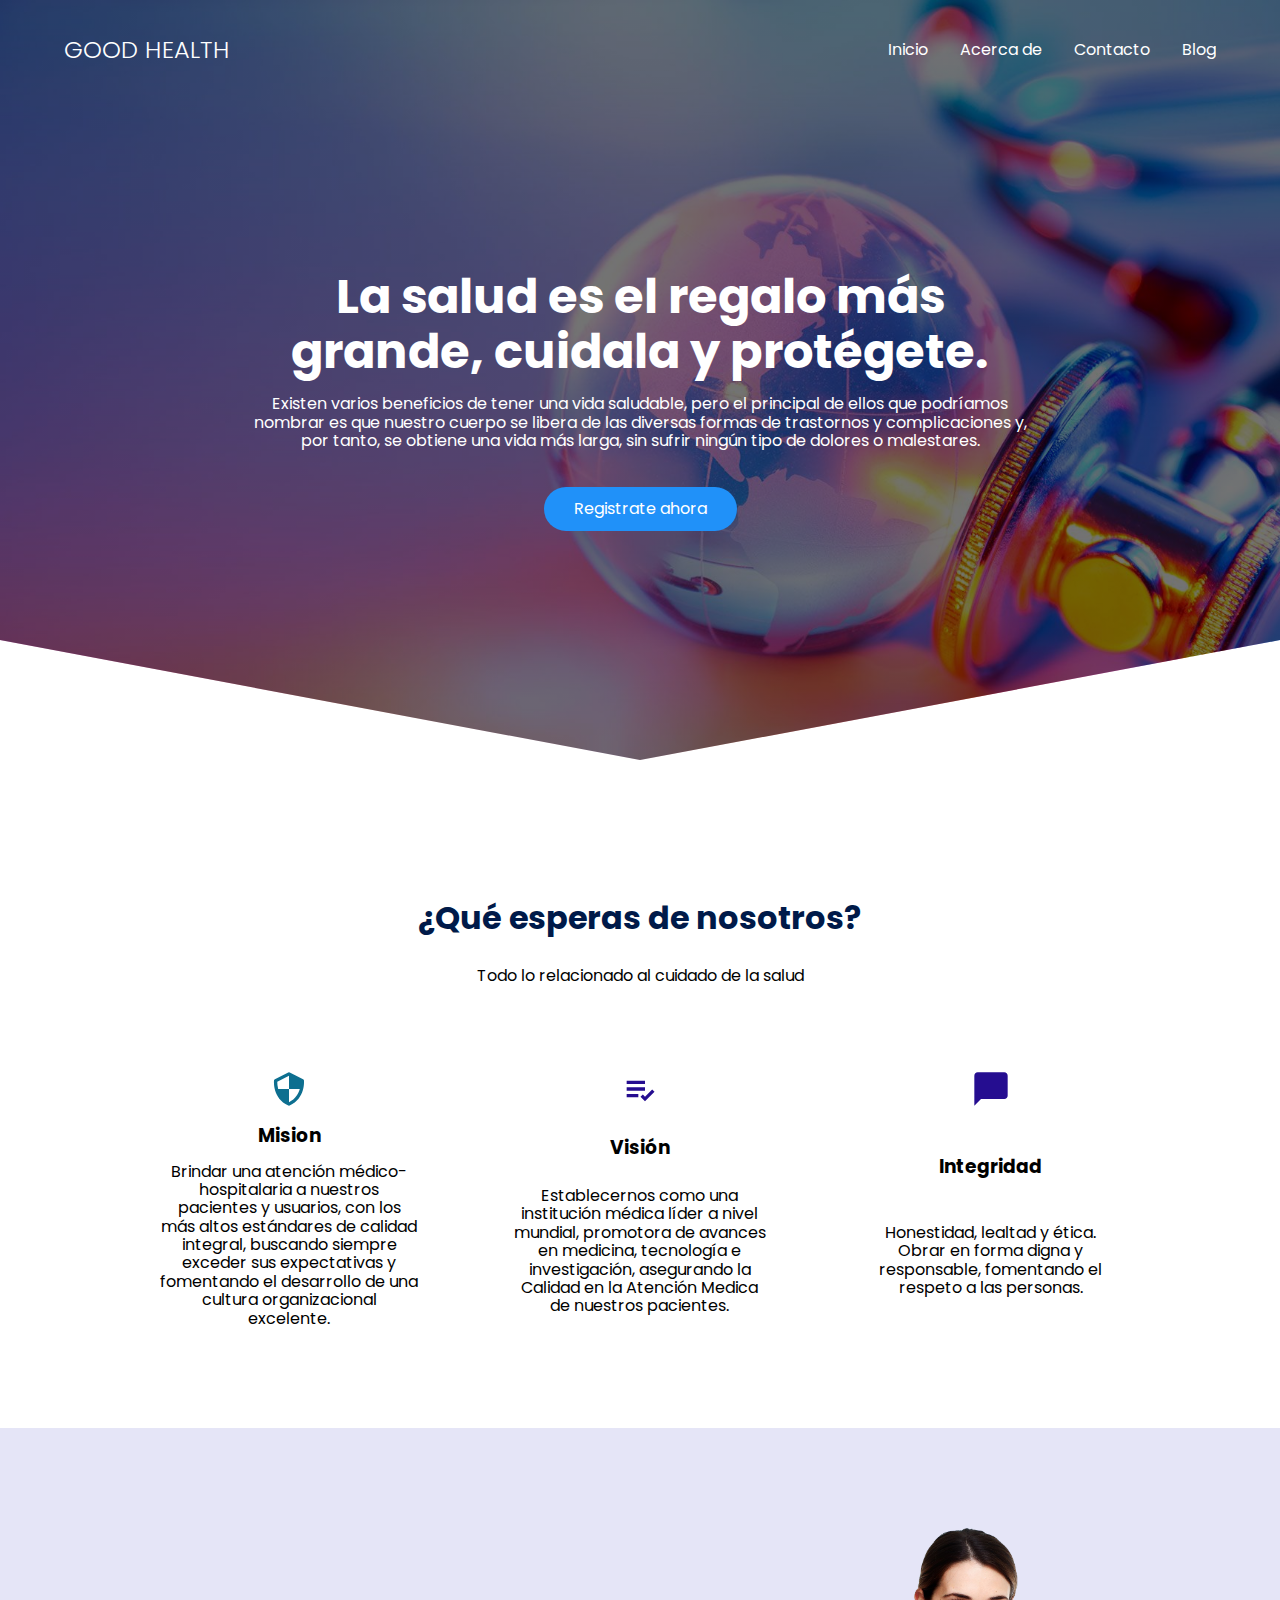
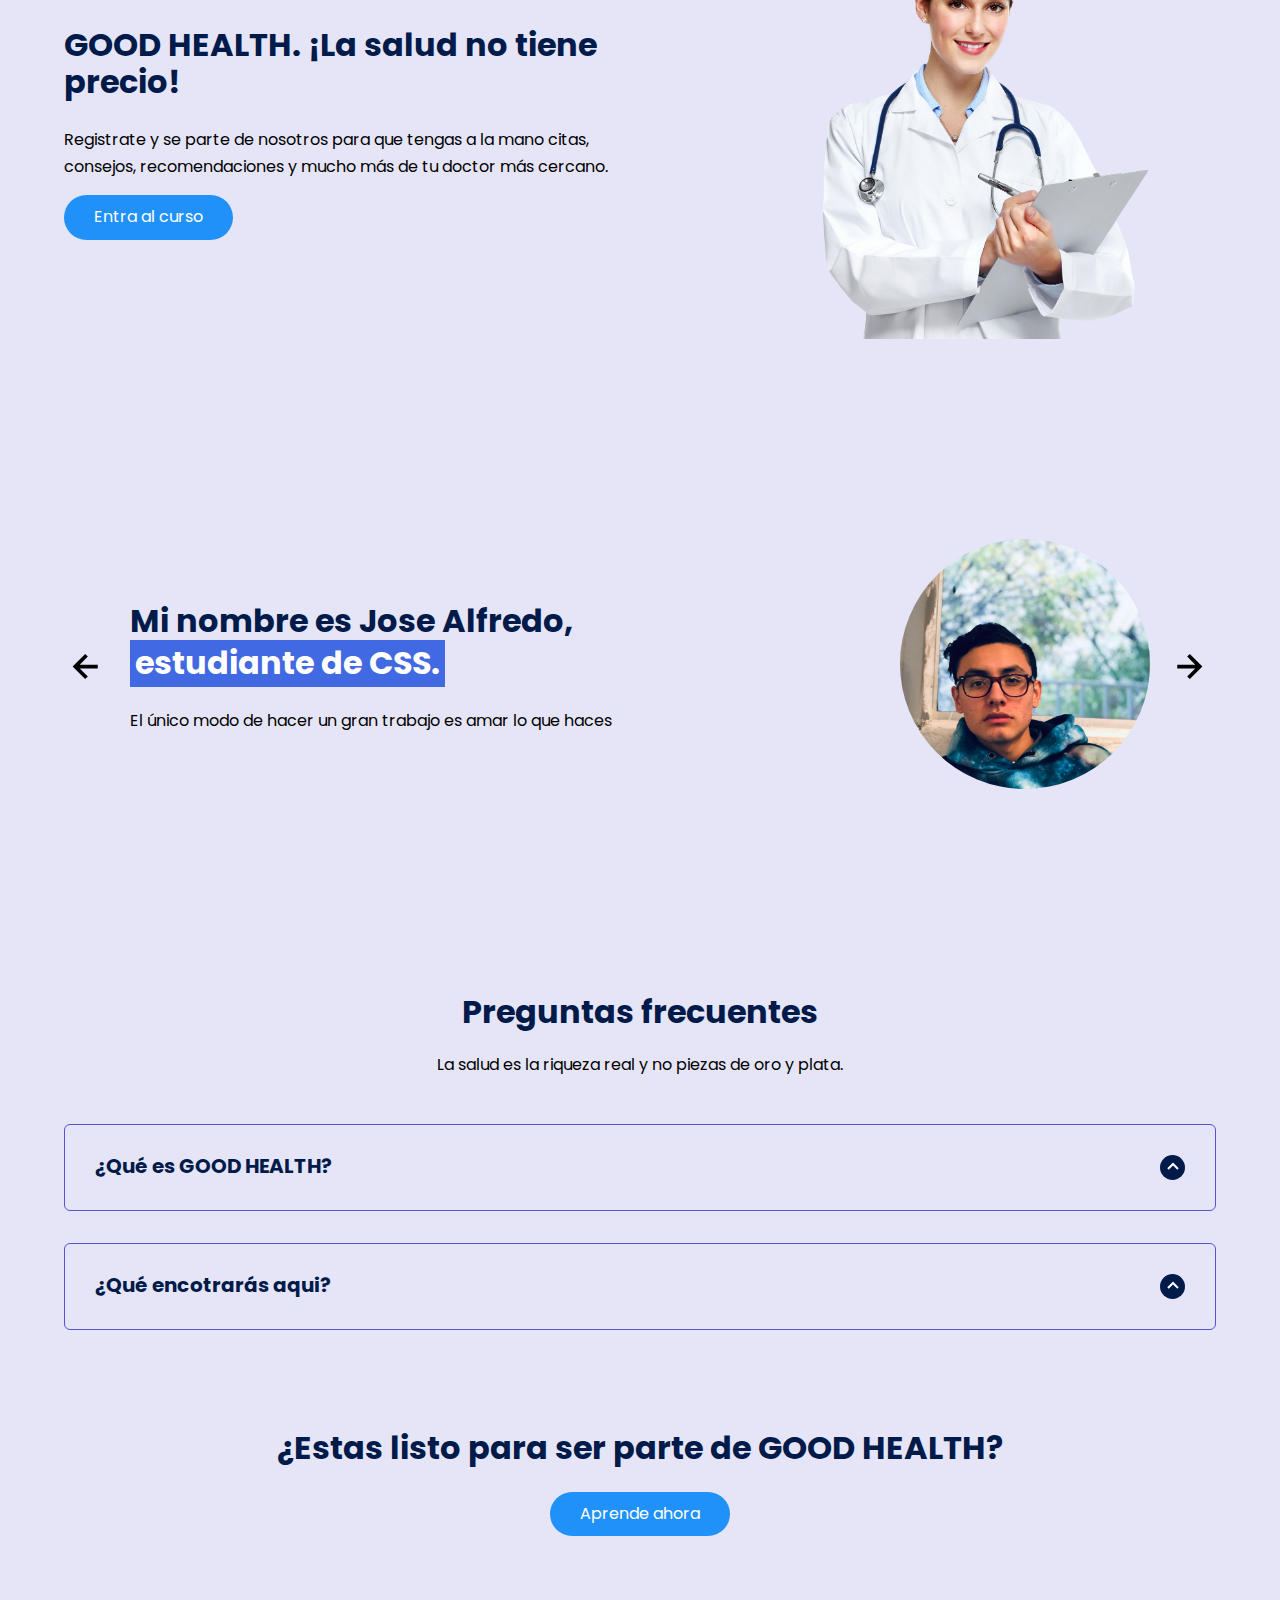
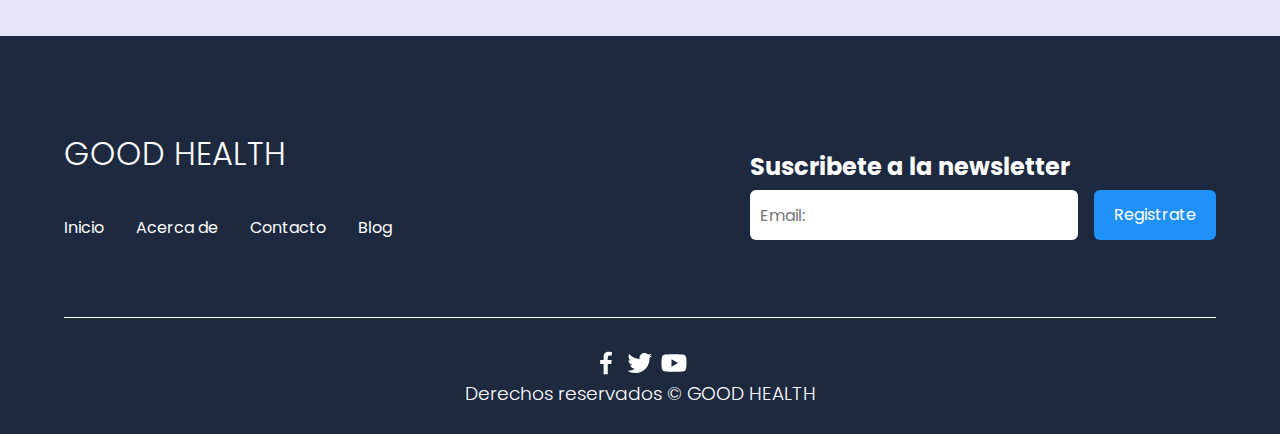
==== index.html @ d721c354 "Subir website" ====
<!DOCTYPE html>
<html lang="es">

<head>
    <meta charset="UTF-8">
    <meta http-equiv="X-UA-Compatible" content="IE=edge">
    <meta name="viewport" content="width=device-width, initial-scale=1.0">
    <title>INICIO</title>
    <link rel="shortcut icon" href="./images/cruz2.svg" type="image/x-icon">
    <link rel="stylesheet" href="./css/normalize.css">
    <link rel="stylesheet" href="./css/estilos.css">

    <meta name="theme-color" content="#2091F9">

    <meta name="title" content="Aprende CSS desde cero">
    <meta name="description"
        content="Hola, soy una descripción que verás cuando busques algo de mi temática en Google.">


    <meta property="og:type" content="website">
    <meta property="og:url" content="https://Angel02J.github.io">
    <meta property="og:title" content="Aprende CSS desde cero">
    <meta property="og:description"
        content="Hola, soy una descripción que verás cuando busques algo de mi temática en Google.">
    <meta property="og:image" content="https://Angel02J.github.io/images/GoodHealthlogo.jpg">

    <meta property="twitter:card" content="summary_large_image">
    <meta property="twitter:url" content="https://www.jordanalex.com/">
    <meta property="twitter:title" content="Aprende CSS desde cero">
    <meta property="twitter:description"
        content="Hola, soy una descripción que verás cuando busques algo de mi temática en Google.">
    <meta property="twitter:image" content="https://Angel02J.github.io/images/GoodHealthlogo.jpg">
</head>

<body>

    <header class="hero">
        <nav class="nav container">
            <div class="nav__logo">
                <h2 class="nav__title">GOOD HEALTH</h2>
            </div>

            <ul class="nav__link nav__link--menu">
                <li class="nav__items">
                    <a href="#" class="nav__links">Inicio</a>
                </li>
                <li class="nav__items">
                    <a href="#" class="nav__links">Acerca de</a>
                </li>
                <li class="nav__items">
                    <a href="#" class="nav__links">Contacto</a>
                </li>
                <li class="nav__items">
                    <a href="#" class="nav__links">Blog</a>
                </li>

                <img src="./images/close.svg" class="nav__close">
            </ul>

            <div class="nav__menu">
                <img src="./images/menu.svg" class="nav__img">
            </div>
        </nav>

        <section class="hero__container container">
            <h1 class="hero__title">La salud es el regalo más grande, cuidala y protégete.</h1>
            <p class="hero__paragraph">Existen varios beneficios de tener una vida saludable, pero el principal de ellos
                que podríamos nombrar es que nuestro cuerpo se libera de las diversas formas de trastornos y
                complicaciones y, por tanto, se obtiene una vida más larga, sin sufrir ningún tipo de dolores o
                malestares.</p>
            <a href="#" class="cta">Registrate ahora</a>
        </section>
    </header>

    <main>
        <section class="container about">
            <h2 class="subtitle">¿Qué esperas de nosotros?</h2>
            <p class="about__paragraph">Todo lo relacionado al cuidado de la salud</p>

            <div class="about__main">
                <article class="about__icons">
                    <img src="./images/mision.svg" class="about__icon">
                    <h3 class="about__title">Mision</h3>
                    <p class="about__paragrah">Brindar una atención médico-hospitalaria a nuestros pacientes y usuarios,
                        con los más altos estándares de calidad integral, buscando siempre exceder sus expectativas y
                        fomentando el desarrollo de una cultura organizacional excelente.</p>
                </article>

                <article class="about__icons">
                    <img src="./images/vision.svg" class="about__icon">
                    <h3 class="about__title">Visión</h3>
                    <p class="about__paragrah">Establecernos como una institución médica líder a nivel mundial,
                        promotora
                        de avances en medicina, tecnología e investigación, asegurando la Calidad en la Atención Medica
                        de nuestros pacientes.</p>
                </article>

                <article class="about__icons">
                    <img src="./images/integridad.svg" class="about__icon">
                    <h3 class="about__title">Integridad</h3>
                    <p class="about__paragrah">Honestidad, lealtad y ética. Obrar en forma digna y responsable,
                        fomentando el respeto a las personas.</p>
                </article>
            </div>
        </section>

        <section class="knowledge">
            <div class="knowledge__container container">
                <div class="knowledege__texts">
                    <h2 class="subtitle">GOOD HEALTH. ¡La salud no tiene precio!</h2>
                    <p class="knowledge__paragraph">Registrate y se parte de nosotros para que tengas a la mano citas,
                        consejos, recomendaciones y mucho más de tu doctor más cercano.</p>
                    <a href="#" class="cta">Entra al curso</a>
                </div>

                <figure class="knowledge__picture">
                    <img src="./images/doctor.png" class="knowledge__img" align="right">
                </figure>
            </div>

            <section class="testimony">
                <div class="testimony__container container">
                    <img src="./images/leftarrow.svg" class="testimony__arrow" id="before">

                    <section class="testimony__body testimony__body--show" data-id="1">
                        <div class="testimony__texts">
                            <h2 class="subtitle">Mi nombre es Jose Alfredo, <span class="testimony__course">estudiante
                                    de CSS.</span></h2>
                            <p class="testimony__review">El único modo de hacer un gran trabajo es amar lo que haces
                            </p>
                        </div>

                        <figure class="testimony__picture">
                            <img src="./images/Jose Alfredo.jpg" class="testimony__img">
                        </figure>
                    </section>

                    <section class="testimony__body" data-id="2">
                        <div class="testimony__texts">
                            <h2 class="subtitle">Mi nombre es Jose Angel, <span class="testimony__course">estudiante de
                                    la
                                    UTSC.</span></h2>
                            <p class="testimony__review">Esta bien celebrar el exito, pero es más importante prestar
                                atención a las lecciones del fracaso</p>
                        </div>

                        <figure class="testimony__picture">
                            <img src="./images/Angel Esparza.jpg" class="testimony__img">
                        </figure>
                    </section>

                    <section class="testimony__body" data-id="3">
                        <div class="testimony__texts">
                            <h2 class="subtitle">Mi nombre es Ernesto Jair, <span class="testimony__course">estudiante
                                    de la
                                    UTSC.</span></h2>
                            <p class="testimony__review">Los sueños no se hacen realidad por arte de magia, se necesita
                                sudor, determinación y trabajo duro.</p>
                        </div>

                        <figure class="testimony__picture">
                            <img src="./images/Ernesto Jair.jpg" class="testimony__img">
                        </figure>
                    </section>

                    <section class="testimony__body" data-id="4">
                        <div class="testimony__texts">
                            <h2 class="subtitle">Mi nombre es Miguel Angel, <span class="testimony__course">estudiante
                                    de la
                                    UTSC.</span></h2>
                            <p class="testimony__review">Si lo puedes imaginar,se puedes programar</p>
                        </div>

                        <figure class="testimony__picture">
                            <img src="./images/Migul Angel.jpg" class="testimony__img">
                        </figure>
                    </section>


                    <img src="./images/rightarrow.svg" class="testimony__arrow" id="next">
                </div>
            </section>

            <section class="questions container">
                <h2 class="subtitle">Preguntas frecuentes</h2>
                <p class="questions__paragraph">La salud es la riqueza real y no piezas de oro y plata.</p>

                <section class="questions__container">
                    <article class="questions__padding">
                        <div class="questions__answer">
                            <h3 class="questions__title">¿Qué es GOOD HEALTH?
                                <span class="questions__arrow">
                                    <img src="./images/arrow.svg" class="questions__img">
                                </span>
                            </h3>

                            <p class="questions__show">Somos una institución de Alta Especialidad Médica de Tercer
                                Nivel.
                                Nos sentimos orgullosos de ofrecer la Mejor Tecnología a Nivel Mundial.
                                Conscientes de la problemática existente y preocupados por preservar la salud de
                                nuestros pacientes, hemos implementado importantes medidas de prevención</p>
                        </div>
                    </article>

                    <article class="questions__padding">
                        <div class="questions__answer">
                            <h3 class="questions__title">¿Qué encotrarás aqui?
                                <span class="questions__arrow">
                                    <img src="./images/arrow.svg" class="questions__img">
                                </span>
                            </h3>

                            <p class="questions__show">Encontrarás especialidades como Cardiología, Hemodiálisis,
                                Radiología, Maternidad y muchas más.
                            </p>
                        </div>
                    </article>
                </section>

                <section class="questions__offer">
                    <h2 class="subtitle">¿Estas listo para ser parte de GOOD HEALTH?</h2>
                    <a href="#" class="cta">Aprende ahora</a>
                </section>
            </section>
    </main>

    <footer class="footer">
        <section class="footer__container container">
            <nav class="nav nav--footer">
                <h2 class="footer__title">GOOD HEALTH</h2>

                <ul class="nav__link nav__link--footer">
                    <li class="nav__items">
                        <a href="#" class="nav__links">Inicio</a>
                    </li>
                    <li class="nav__items">
                        <a href="#" class="nav__links">Acerca de</a>
                    </li>
                    <li class="nav__items">
                        <a href="#" class="nav__links">Contacto</a>
                    </li>
                    <li class="nav__items">
                        <a href="#" class="nav__links">Blog</a>
                    </li>
                </ul>
            </nav>

            <form class="footer__form" action="https://formspree.io/f/mknkkrkj" method="POST">
                <h2 class="footer__newsletter">Suscribete a la newsletter</h2>
                <div class="footer__inputs">
                    <input type="email" placeholder="Email:" class="footer__input" name="_replyto">
                    <input type="submit" value="Registrate" class="footer__submit">
                </div>
            </form>
        </section>

        <section class="footer__copy container">
            <div class="footer__social">
                <a href="#" class="footer__icons"><img src="./images/facebook.svg" class="footer__img"></a>
                <a href="#" class="footer__icons"><img src="./images/twitter.svg" class="footer__img"></a>
                <a href="#" class="footer__icons"><img src="./images/youtube.svg" class="footer__img"></a>
            </div>

            <h3 class="footer__copyright">Derechos reservados &copy; GOOD HEALTH</h3>
        </section>
    </footer>

    <script src="./js/slider.js"></script>
    <script src="./js/questions.js"></script>
    <script src="./js/menu.js"></script>
</body>

</html>
---- css/estilos.css ----
@import url('https://fonts.googleapis.com/css2?family=Poppins:wght@300;400;600;700&display=swap');

:root {
    --padding-container: 100px 0;
    --color-title: #001A49;
}

body {
    font-family: 'Poppins', sans-serif;
}

.container {
    width: 90%;
    max-width: 1200px;
    margin: 0 auto;
    overflow: hidden;
    padding: var(--padding-container);
}

.hero {
    width: 100%;
    height: 100vh;
    min-height: 600px;
    max-height: 800px;
    position: relative;
    display: grid;
    grid-template-rows: 100px 1fr;
    color: #fff;
}

.hero::before {
    content: "";
    position: absolute;
    top: 0;
    left: 0;
    width: 100%;
    height: 100%;
    background-image: linear-gradient(180deg, #0000008c 0%, #0000008c 100%), url('../images/fondo.jpg');
    background-size: cover;
    clip-path: polygon(0 0, 100% 0, 100% 80%, 50% 95%, 0 80%);
    z-index: -1;
}


/* Nav */

.nav {
    --padding-container: 0;
    height: 100%;
    display: flex;
    align-items: center;
}

.nav__title {
    font-weight: 300;
}

.nav__link {
    margin-left: auto;
    padding: 0;
    display: grid;
    grid-auto-flow: column;
    grid-auto-columns: max-content;
    gap: 2em;
}

.nav__items {
    list-style: none;
}

.nav__links {
    color: #fff;
    text-decoration: none;
}

.nav__menu {
    margin-left: auto;
    cursor: pointer;
    display: none;
}

.nav__img {
    display: block;
    width: 30px;
}


.nav__close {
    display: var(--show, none);
}


/* Hero container */

.hero__container {
    max-width: 800px;
    --padding-container: 0;
    display: grid;
    grid-auto-rows: max-content;
    align-content: center;
    gap: 1em;
    padding-bottom: 100px;
    text-align: center;
}

.hero__title {
    font-size: 3rem;
}

.hero__paragraph {
    margin-bottom: 20px;
}

.cta {
    display: inline-block;
    background-color: #2091F9;
    justify-self: center;
    color: #fff;
    text-decoration: none;
    padding: 13px 30px;
    border-radius: 32px;
}

/* About */

.about {
    text-align: center;
}

.subtitle {
    color: var(--color-title);
    font-size: 2rem;
    margin-bottom: 25px;
}


.about__paragraph {
    line-height: 1.7;
}

.about__main {
    padding-top: 80px;
    display: grid;
    width: 90%;
    margin: 0 auto;
    gap: 1em;
    overflow: hidden;
    grid-template-columns: repeat(auto-fit, minmax(260px, auto));
}


.about__icons {
    display: grid;
    gap: 1em;
    justify-items: center;
    width: 260px;
    overflow: hidden;
    margin: 0 auto;
}

.about__icon {
    width: 40px;
}

/* Knowledge */

.knowledge {
    background-color: #e5e5f7;
    background-image: radial-gradient(#444cf7 0.5px, transparent 0.5px), radial-gradient(#444cf7 0.5px, #e5e5f7 0.5px);
    background-size: 20px 20px;
    background-position: 0 0, 10px 10px;
    overflow: hidden;
}

.knowledge__container{
    display: grid;
    grid-template-columns: 1fr 1fr;
    gap: 1em;
    align-items: center;
}

.knowledge__picture{
    max-width: 500px;
}

.knowledge__paragraph{
    line-height: 1.7;
    margin-bottom: 15px;
}

.knowledge__img{
    width: 65%;
    display: block;
    align-content: right;
    
}

/* price */

.price{
    text-align: center;
}

.price__table{
    padding-top: 60px;
    display: flex;
    flex-wrap: wrap;
    gap: 2.5em;
    justify-content: space-evenly;
    align-items: center;
}

.price__element{
    background-color: #e5e5f7;
    text-align: center;
    border-radius: 10px;
    width: 330px;
    padding: 40px;
    --color-plan: #696871;
    --color-price: #1D293F;
    --bg-cta: #fff;
    --color-cta: #5454D4;
    --color-items: #696871;
}

.price__element--best{
    width: 370px;
    padding: 60px 40px;
    background-color: #FF7143;
    --color-plan: rgb(255 255 255 / 75%);
    --color-price: #fff;
    --bg-cta: #9F3919;
    --color-cta: #FFF;
    --color-items: #fff;
}


.price__name{
    color: var(--color-plan);
    margin-bottom: 15px;
    font-weight: 300;
}

.price__price{
    font-size: 2.5rem;
    color: var(--color-price);
}

.price__items{
    margin-top: 35px;
    display: grid;
    gap: 1em;
    font-weight: 300;
    font-size: 1.2rem;
    margin-bottom: 50px;
    color: var(--color-items);
}

.price__cta{
    display: block;
    padding: 20px 0;
    border-radius: 10px;
    text-decoration: none;
    background-color: var(--bg-cta);
    font-weight: 600;
    color: var(--color-cta);
    box-shadow: 0 0 1px rgba(0, 0, 0, .5);
}

/* Testimony */

.testimony{
    background-color: #e5e5f7;
}

.testimony__container{
    display: grid;
    grid-template-columns: 50px 1fr 50px;
    gap: 1em;
    align-items: center;
}

.testimony__body{
    display: grid;
    grid-template-columns: 1fr max-content;
    justify-content: space-between;
    align-items: center;
    gap: 2em;
    grid-column: 2/3;
    grid-row: 1/2;
    opacity: 0;
    pointer-events: none;
}


.testimony__body--show{
    pointer-events: unset;
    opacity: 1;
    transition: opacity 1.5s ease-in-out;
}

.testimony__img{
    width: 250px;
    height: 250px;
    border-radius: 50%;
    object-fit: cover;
    object-position: 50% 30%;
}

.testimony__texts{
    max-width: 700px;
}

.testimony__course{
    background-color: royalblue;
    color: #fff;
    display: inline-block;
    padding: 5px;
}

.testimony__arrow{
    width: 90%;
    cursor: pointer;
}

/* Questions */

.questions{
    text-align: center;
}

.questions__container{
    display: grid;
    gap: 2em;
    padding-top: 50px;
    padding-bottom: 100px;
}

.questions__padding{
    padding: 0;
    transition: padding .3s;
    border: 1px solid #5454D4;
    border-radius: 6px;
}

.questions__padding--add{
    padding-bottom: 30px;
}

.questions__answer{
    padding: 0 30px 0;
    overflow: hidden;
}

.questions__title{
    text-align: left;
    display: flex;
    font-size: 20px;
    padding: 30px 0 30px;
    cursor: pointer;
    color: var(--color-title);
    justify-content: space-between;
}

.questions__arrow{
    border-radius: 50%;
    background-color: var(--color-title);
    width: 25px;
    height: 25px;
    display: flex;
    justify-content: center;
    align-items: center;
    align-self: flex-end;
    margin-left: 10px;
    transition:  transform .3s;
}

.questions__arrow--rotate{
    transform: rotate(180deg);
}

.questions__show{
    text-align: left;
    height: 0;
    transition: height .3s;
}

.questions__img{
    display: block;
}

.questions__copy{
    width: 60%;
    margin: 0 auto;
    margin-bottom: 30px;
}

/* Footer */

.footer{
    background-color: #1D293F;
}

.footer__title{
    font-weight: 300;
    font-size: 2rem;
    margin-bottom: 30px;
}

.footer__title, .footer__newsletter{
    color: #fff;
}


.footer__container{
    display: flex;
    justify-content: space-between;
    align-items: center;
    border-bottom: 1px solid #fff;
    padding-bottom: 60px;
}

.nav--footer{
    padding-bottom: 20px;
    display: grid;
    gap: 1em;
    grid-auto-flow: row;
    height: 100%;
}

.nav__link--footer{
    display: flex;
    margin: 0;
    margin-right: 20px;
    flex-wrap: wrap;
}

.footer__inputs{
    margin-top: 10px;
    display: flex;
    overflow: hidden;
}

.footer__input{
    background-color: #fff;
    height: 50px;
    display: block;
    padding-left: 10px;
    border-radius: 6px;
    font-size: 1rem;
    outline: none;
    border: none;
    margin-right: 16px;
}

.footer__submit{
    margin-left: auto;
    display: inline-block;
    height: 50px;
    padding: 0 20px ;
    background-color: #2091F9;
    border: none;
    font-size: 1rem;
    color: #fff;
    border-radius: 6px;
    cursor: pointer;
}

.footer__copy{
    --padding-container: 30px 0;
    text-align: center;
    color: #fff;
}

.footer__copyright{
    font-weight: 300;
}

.footer__icons{
    margin-bottom: 10px;
}

.footer__img{
    width: 30px;
}

/* Media queries */

@media (max-width:800px){
    .nav__menu{
        display: block;
    }

    .nav__link--menu{
        position: fixed;
        background-color: #000;
        top: 0;
        left: 0;
        height: 100%;
        width: 100%;
        display: flex;
        flex-direction: column;
        justify-content: space-evenly;
        align-items: center;
        z-index: 100;
        opacity: 0;
        pointer-events: none;
        transition: .7s opacity;
    }

    .nav__link--show{
        --show: block;
        opacity:1 ;
        pointer-events: unset;
    }

    .nav__close{
        position: absolute;
        top: 30px;
        right: 30px;
        width: 30px;
        cursor: pointer;
    }

    .hero__title{
        font-size: 2.5rem;
    }


    .about__main{
        gap: 2em;
    }

    .about__icons:last-of-type{
        grid-column: 1/-1;
    }


    .knowledge__container{
        grid-template-columns: 1fr;
        grid-template-rows: max-content 1fr;
        gap: 3em;
        text-align: center;
    }

    .knowledge__picture{
        grid-row: 1/2;
        justify-self: center;
    }

    .testimony__container{
        grid-template-columns: 30px 1fr 30px;
    }

    .testimony__body{
        grid-template-columns: 1fr;
        grid-template-rows: max-content max-content;
        gap: 3em;
        justify-items:center ;
    }


    .testimony__img{
        width: 200px;
        height: 200px;
        
    }

    .questions__copy{
        width: 100%;
    }

    .footer__container{
        flex-wrap: wrap;
    }

    .nav--footer{
        width: 100%;
        justify-items: center;
    }

    .nav__link--footer{
        width: 100%;
        justify-content: space-evenly;
        margin: 0;
    }

    .footer__form{
        width: 100%;
        justify-content: space-evenly;
    }

    .footer__input{
        flex: 1;
    }

}

@media (max-width:600px){
    .hero__title{
        font-size: 2rem;
    }

    .hero__paragraph{
        font-size: 1rem;
    }

    .subtitle{
        font-size: 1.8rem;
    }

    .price__element{
        width: 90%;
    }

    .price__element--best{
        width: 90%;
        /* padding: 40px; */
    }

    .price__price{
        font-size: 2rem;
    }

    .testimony{
        --padding-container: 60px 0;
    }

    .testimony__container{
        grid-template-columns: 28px 1fr 28px;
        gap: .9em;
    }

    .testimony__arrow{
        width: 100%;
    }

    .testimony__course{
        margin-top: 15px;
    }

    .questions__title{
        font-size: 1rem;
    }

    .footer__title{
        justify-self: start;
        margin-bottom: 15px;
    }

    .nav--footer{
        padding-bottom: 60px;
    }

    .nav__link--footer{
        justify-content: space-between;
    }

    .footer__inputs{
        flex-wrap: wrap;
    }

    .footer__input{
        flex-basis: 100%;
        margin: 0;
        margin-bottom: 16px;
    }

    .footer__submit{
        margin-right: auto;
        margin-left: 0;
        

        /* 
        margin:0;
        width: 100%;
        */
    }
}
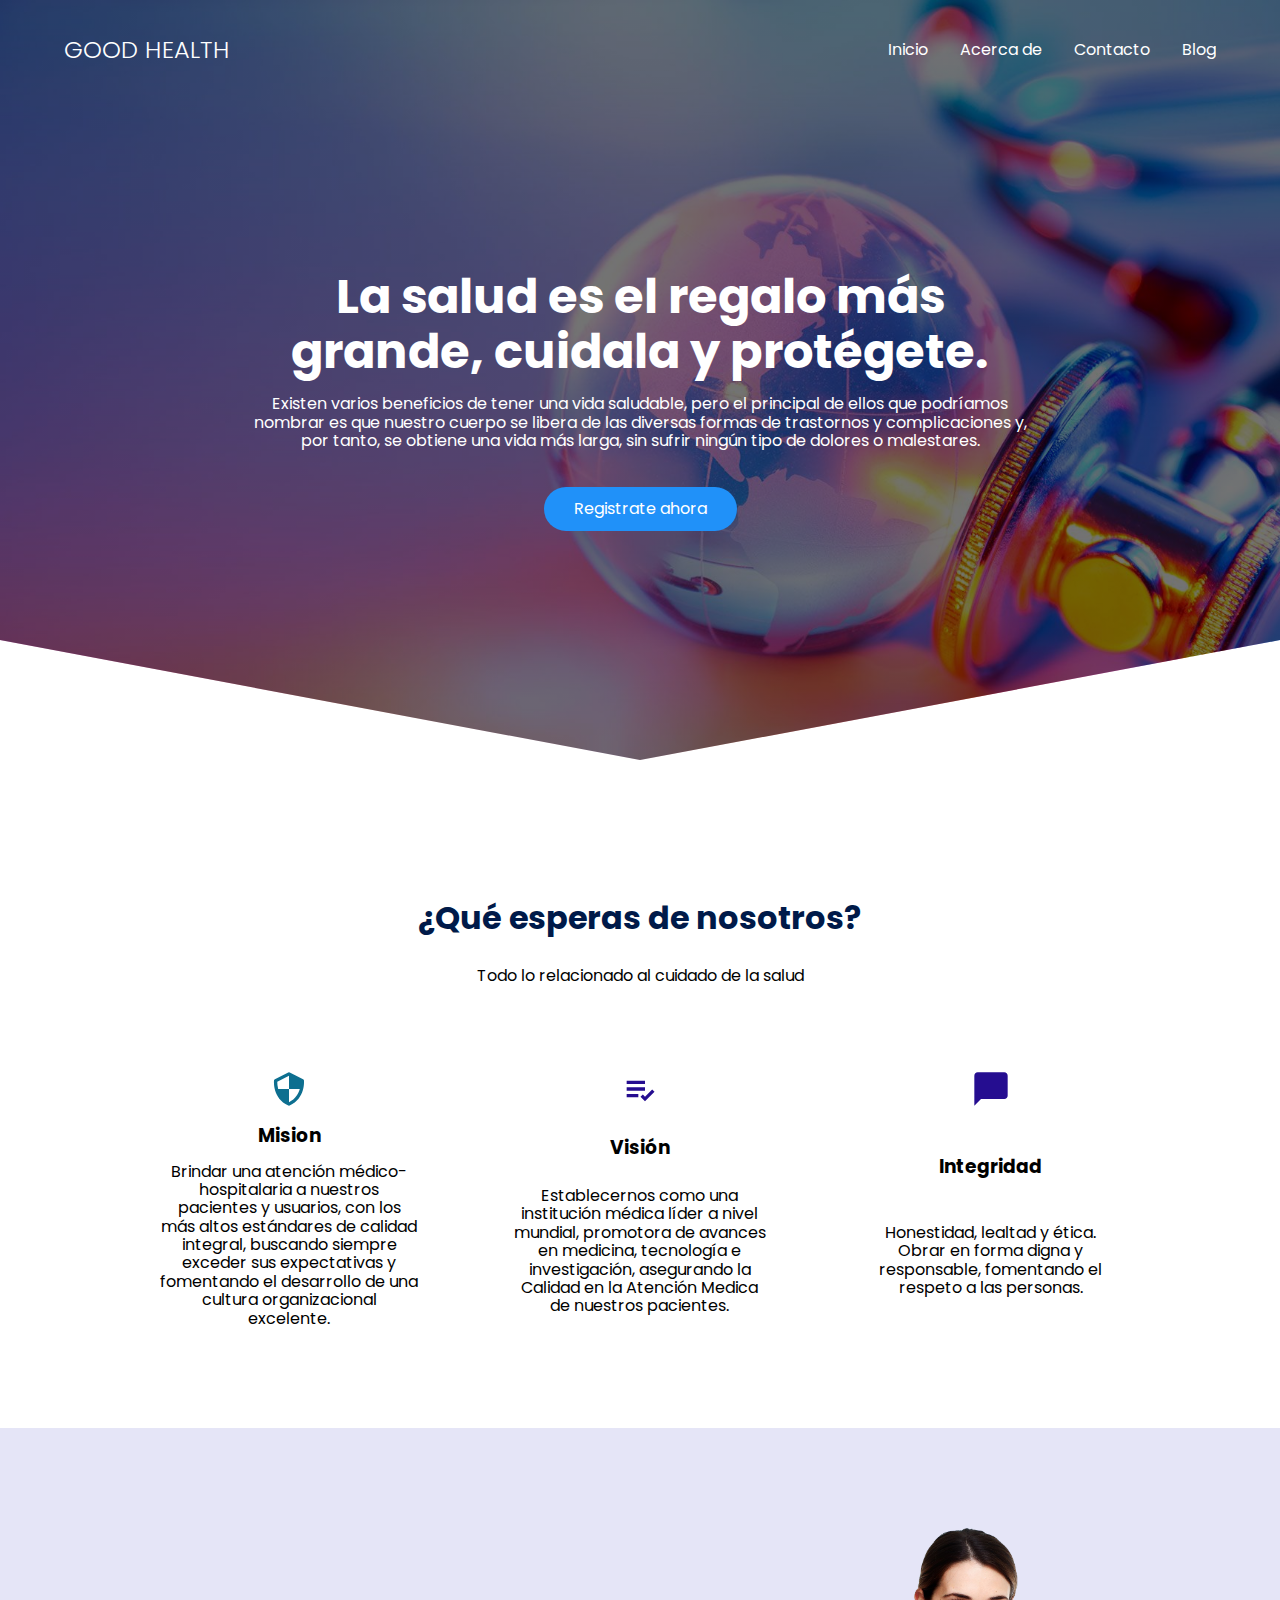
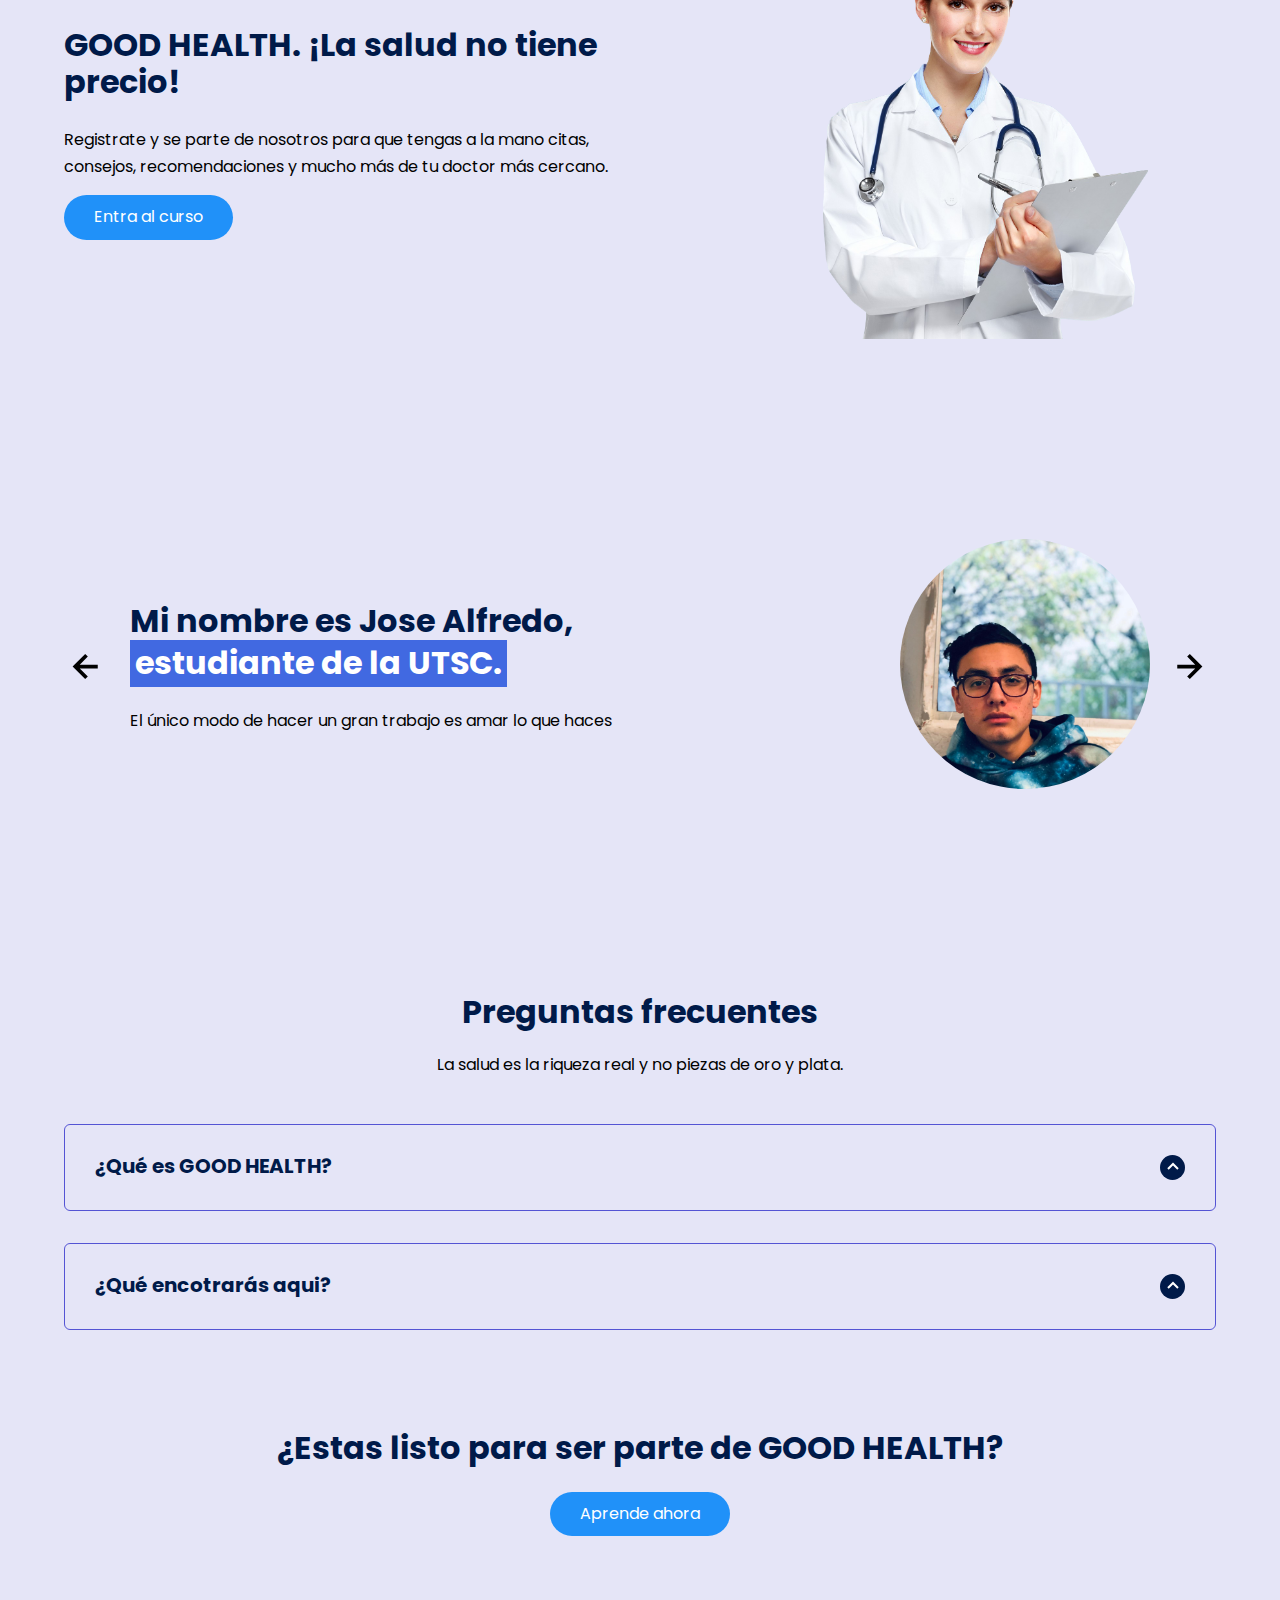
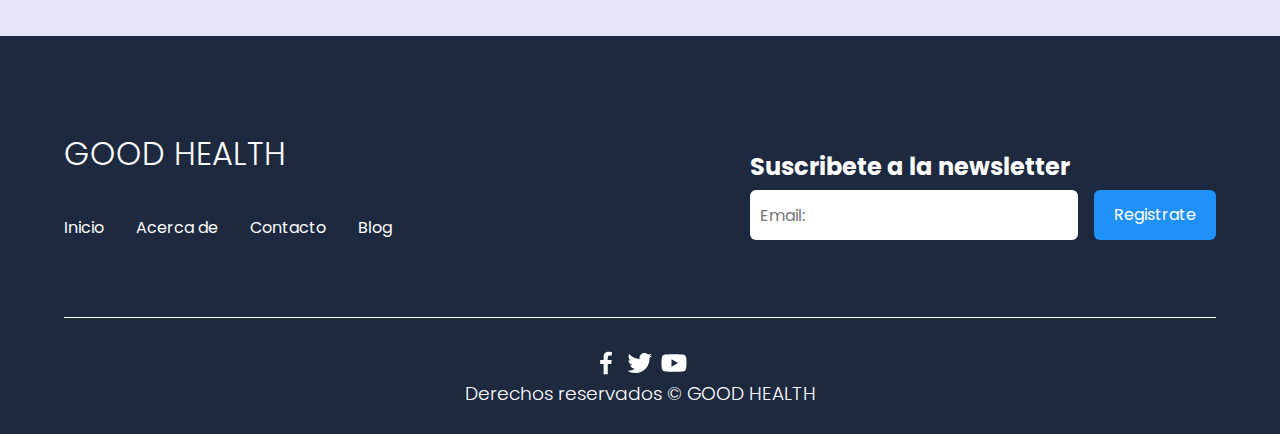
==== commit d341b15d: "Otro cambio x3" ====
--- a/index.html
+++ b/index.html
@@ -12,23 +12,23 @@
 
     <meta name="theme-color" content="#2091F9">
 
-    <meta name="title" content="Aprende CSS desde cero">
+    <meta name="title" content="Good Health">
     <meta name="description"
-        content="Hola, soy una descripción que verás cuando busques algo de mi temática en Google.">
+        content="El médico debe ser el auxiliar de la naturaleza, no su enemigo">
 
 
     <meta property="og:type" content="website">
     <meta property="og:url" content="https://Angel02J.github.io">
-    <meta property="og:title" content="Aprende CSS desde cero">
+    <meta property="og:title" content="Good Health">
     <meta property="og:description"
-        content="Hola, soy una descripción que verás cuando busques algo de mi temática en Google.">
-    <meta property="og:image" content="https://Angel02J.github.io/images/GoodHealthlogo.jpg">
+        content="El médico debe ser el auxiliar de la naturaleza, no su enemigo">
+    <meta property="og:image" content="https://Angel02J.github.io/images/GoodHealthlogo.jpg>
 
     <meta property="twitter:card" content="summary_large_image">
     <meta property="twitter:url" content="https://www.jordanalex.com/">
-    <meta property="twitter:title" content="Aprende CSS desde cero">
+    <meta property="twitter:title" content="Good Health">
     <meta property="twitter:description"
-        content="Hola, soy una descripción que verás cuando busques algo de mi temática en Google.">
+        content="El médico debe ser el auxiliar de la naturaleza, no su enemigo.">
     <meta property="twitter:image" content="https://Angel02J.github.io/images/GoodHealthlogo.jpg">
 </head>
 
@@ -124,8 +124,9 @@
 
                     <section class="testimony__body testimony__body--show" data-id="1">
                         <div class="testimony__texts">
-                            <h2 class="subtitle">Mi nombre es Jose Alfredo, <span class="testimony__course">estudiante
-                                    de CSS.</span></h2>
+                            <h2 class="subtitle">Mi nombre es Jose Alfredo, <span class="testimony__course">estudiante de
+                                la
+                                UTSC.</span></h2>
                             <p class="testimony__review">El único modo de hacer un gran trabajo es amar lo que haces
                             </p>
                         </div>
